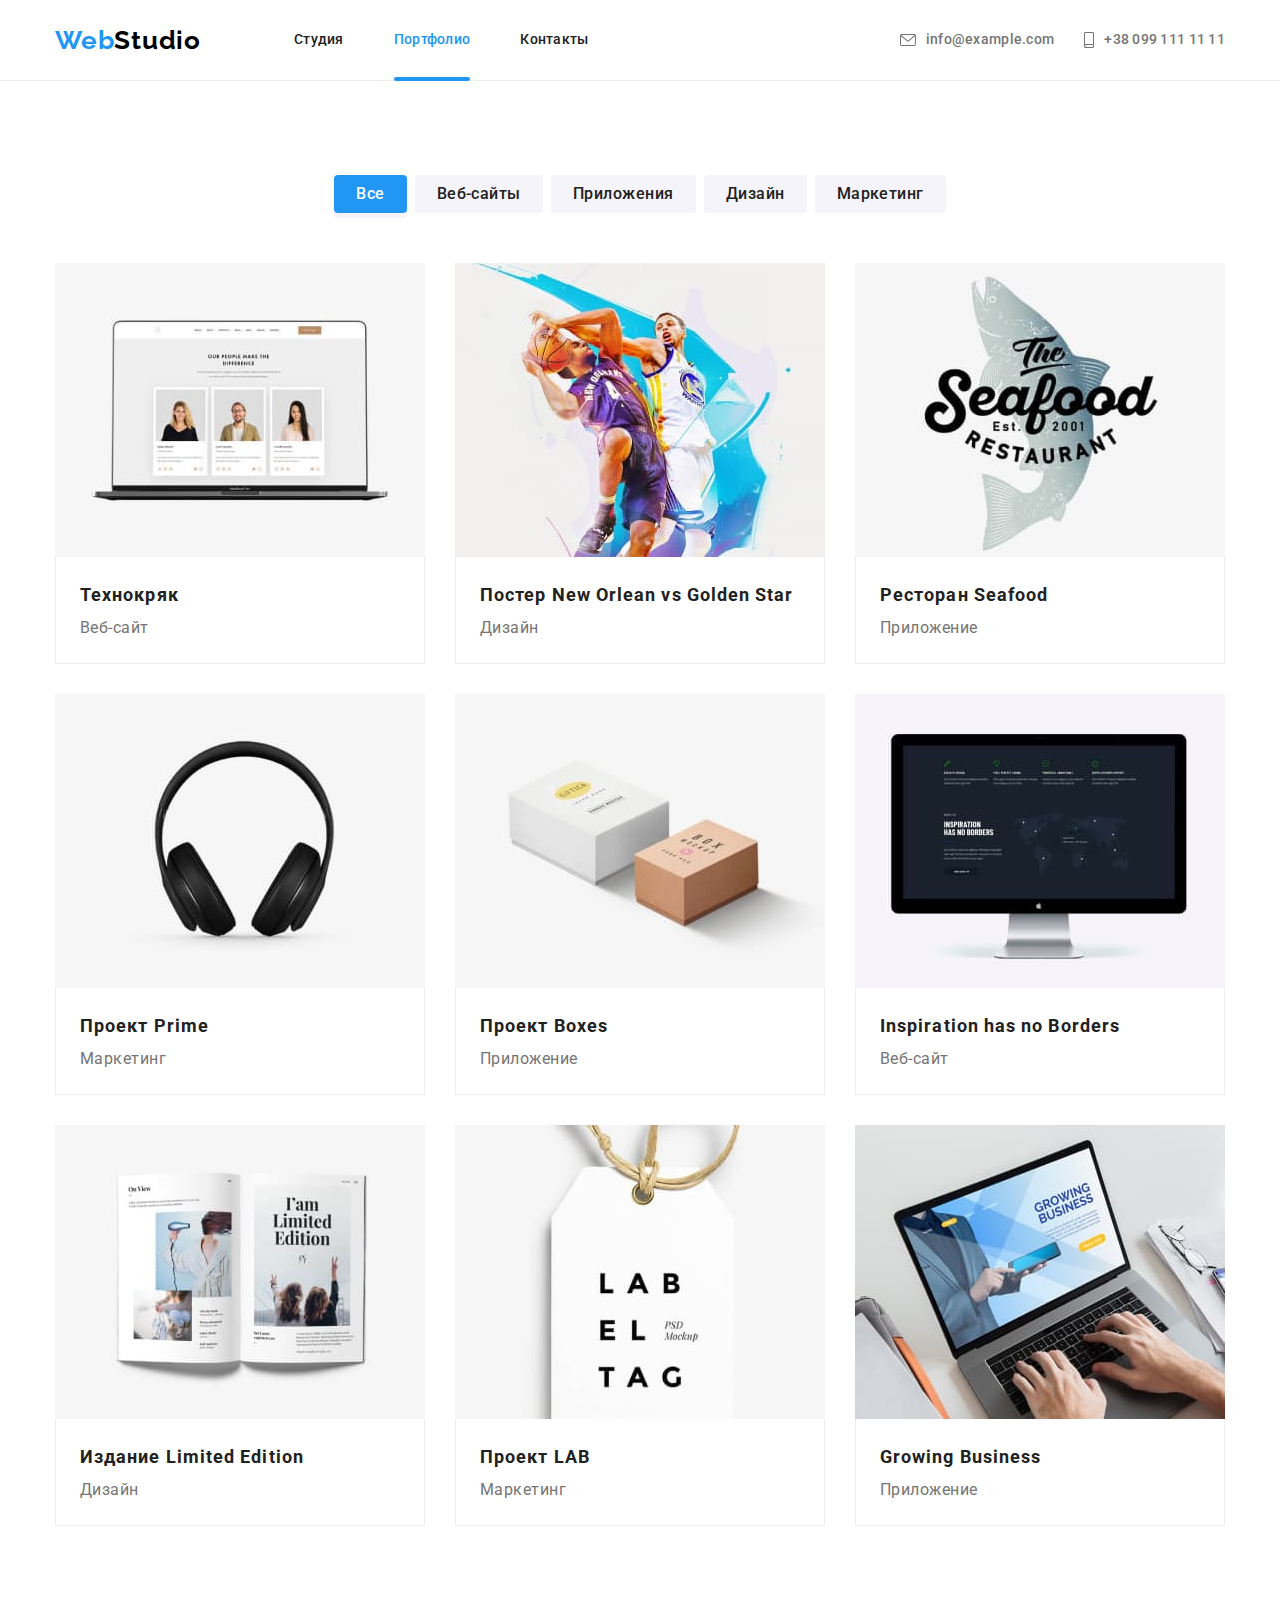
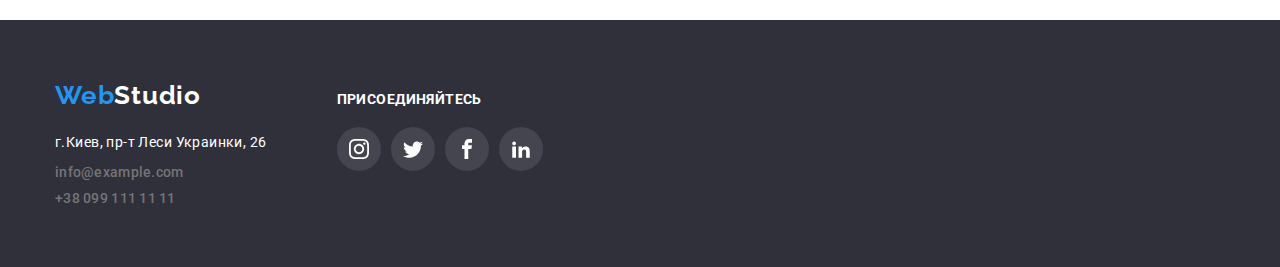
==== portfolio.html @ 29bf0936 "Add files via upload" ====
<!DOCTYPE html>
<html lang="ru">
<head>
    <meta charset="UTF-8">
    <meta http-equiv="X-UA-Compatible" content="IE=edge">
    <meta name="viewport" content="width=device-width, initial-scale=1.0">
    <title>Portfolio</title>
    <link rel = “preconnect” href = “https://fonts.gstatic.com”>
    <link rel="preconnect" href="https://fonts.googleapis.com">
    <link rel="preconnect" href="https://fonts.gstatic.com" crossorigin>
    <link href="https://fonts.googleapis.com/css2?family=Raleway:wght@700&family=Roboto:wght@400;500;700;900&display=swap"
        rel="stylesheet">
        <link rel="stylesheet" href="https://cdnjs.cloudflare.com/ajax/libs/modern-normalize/1.0.0/modern-normalize.min.css" />
    <link rel="stylesheet" href="./css/style.css">
</head>
<body>
    <header class="header">
        <div class="container header-line">
        <a href="./index.html" class="logo header-logo"><span class="logo-first">Web</span>Studio</a>
        <nav class="navigation">
            <ul class="header-list list">
                <li class="header-item"><a href="./index.html" class="header-link">Студия</a></li>
                <li class="header-item"><a href="" class="header-link current">Портфолио</a></li>
                <li class="header-item"><a href="#contacts" class="header-link">Контакты</a></li>
            </ul>
        </nav>
        <ul class="header-contacts list">
            <li class="contacts-item">
                <a href="mailto:info@example.com" class="contacts-mail contacts-link">
                    <svg class="header-icon" width="16" height="12">
                        <use href="./img/icons.svg#icon-envelope"></use>
                    </svg>info@example.com</a>
            </li>
            <li class="contacts-item">
                <a href="tel:+380991111111" class="contacts-tel contacts-link"><svg class="header-icon" width="10" height="16">
                        <use href="./img/icons.svg#icon-smartphone"></use>
                    </svg>+38 099 111 11 11</a>
            </li>
        </ul>
        </div>
    </header>
    <main>
        <section class="sort section">
            <div class="container">
                <h1 class="visually-hidden">hide</h1>
                <ul class="button-list list">
                    <li class="item-btn"><button class="button btn-current sort-btn">Все</button></li>
                    <li class="item-btn"><button class="button sort-btn">Веб-сайты</button></li>
                    <li class="item-btn"><button class="button sort-btn">Приложения</button></li>
                    <li class="item-btn"><button class="button sort-btn">Дизайн</button></li>
                    <li class="item-btn"><button class="button sort-btn">Маркетинг</button></li>
                </ul>
                <ul class="img-list list">
                    <li class="item-list">
                        <a class="item-list-link" href="#">
                            <div class="overley-sort">
                                <img src="./img/portfolio-tehnokriak.jpg" alt="экран ноутбука с web">
                                <p class="overlay-sort-text">Технокряк это современная площадка распространения коронавируса. Компании используют эту платформу для цифрового
                                шпионажа и атак на защищённые сервера конкурентов.</p>
                            </div>
                            <div class="border-bottom-text">
                                <h2 class="ourwork-img-title">Технокряк</h2>
                                <p class="ourwork-img-description">Веб-сайт</p>
                            </div>
                        </a>
                    </li>
                    <li class="item-list">
                        <a class="item-list-link" href="#">
                            <div class="overley-sort">
                                <img src="./img/portfolio-poster.jpg" alt="баскетбольная команда">
                                <p class="overlay-sort-text">Технокряк это современная площадка распространения коронавируса. Компании используют эту
                                    платформу для цифрового
                                    шпионажа и атак на защищённые сервера конкурентов.</p>
                            </div>
                            <div class="border-bottom-text">
                                <h2 class="ourwork-img-title">Постер <span lang="en">New Orlean vs Golden Star</span></h2>
                                <p class="ourwork-img-description">Дизайн</p>
                            </div>
                        </a>
                    </li>
                    <li class="item-list">
                        <a class="item-list-link" href="#">
                            <div class="overley-sort">
                                <img src="./img/portfolio-restoraunt.jpg" alt="плакат с рыбой">
                                <p class="overlay-sort-text">Технокряк это современная площадка распространения коронавируса. Компании используют эту
                                    платформу для цифрового
                                    шпионажа и атак на защищённые сервера конкурентов.</p>
                            </div>
                                <div class="border-bottom-text">
                                    <h2 class="ourwork-img-title">Ресторан <span lang="en">Seafood</span></h2>
                                    <p class="ourwork-img-description">Приложение</p>
                                </div>
                            </a>
                    </li>
                    <li class="item-list">
                        <a class="item-list-link" href="#">
                            <div class="overley-sort">
                            <img src="./img/portfolio-prime.jpg" alt="наушники">
                            <p class="overlay-sort-text">Технокряк это современная площадка распространения коронавируса. Компании используют эту
                                платформу для цифрового
                                шпионажа и атак на защищённые сервера конкурентов.</p>
                        </div>
                            <div class="border-bottom-text">
                                <h2 class="ourwork-img-title">Проект <span lang="en">Prime</span></h2>
                                <p class="ourwork-img-description">Маркетинг</p>
                            </div>
                        </a>
                    </li>
                    <li class="item-list">
                        <a class="item-list-link" href="#">
                            <div class="overley-sort">
                                <img src="./img/portfolio-boxes.jpg" alt="картонные коробки">
                                    <p class="overlay-sort-text">Технокряк это современная площадка распространения коронавируса. Компании используют эту
                                        платформу для цифрового
                                        шпионажа и атак на защищённые сервера конкурентов.</p>
                            </div>
                            <div class="border-bottom-text">
                                <h2 class="ourwork-img-title">Проект <span lang="en">Boxes</span></h2>
                                <p class="ourwork-img-description">Приложение</p>
                            </div>
                        </a>
                    </li>
                    <li class="item-list">
                        <a class="item-list-link" href="#">
                            <div class="overley-sort">
                                <img src="./img/portfolio-no-borders.jpg" alt="чорный монитор">
                                    <p class="overlay-sort-text">Технокряк это современная площадка распространения коронавируса. Компании используют эту
                                        платформу для цифрового
                                        шпионажа и атак на защищённые сервера конкурентов.</p>
                            </div>
                            <div class="border-bottom-text">
                                <h2 class="ourwork-img-title" lang="en">Inspiration has no Borders</h2>
                                <p class="ourwork-img-description">Веб-сайт</p>
                            </div>
                        </a>
                    </li>
                    <li class="item-list">
                        <a class="item-list-link" href="#">
                            <div class="overley-sort">
                                <img src="./img/portfolio-le.jpg" alt="развернутая книга">
                                    <p class="overlay-sort-text">Технокряк это современная площадка распространения коронавируса. Компании используют эту
                                        платформу для цифрового
                                        шпионажа и атак на защищённые сервера конкурентов.</p>
                            </div>
                            <div class="border-bottom-text">
                                <h2 class="ourwork-img-title">Издание <span lang="en">Limited Edition</span></h2>
                                <p class="ourwork-img-description">Дизайн</p>
                            </div>
                        </a>
                    </li>
                    <li class="item-list">
                        <a class="item-list-link" href="#">
                            <div class="overley-sort">
                                <img src="./img/portfolio-lab.jpg" alt="бирка с надписью lab">
                                    <p class="overlay-sort-text">Технокряк это современная площадка распространения коронавируса. Компании используют эту
                                        платформу для цифрового
                                        шпионажа и атак на защищённые сервера конкурентов.</p>
                            </div>
                            <div class="border-bottom-text">
                                <h2 class="ourwork-img-title">Проект <span lang="en">LAB</span></h2>
                                <p class="ourwork-img-description">Маркетинг</p>
                            </div>
                        </a>
                    </li>
                    <li class="item-list">
                        <a class="item-list-link" href="#">
                            <div class="overley-sort">
                                <img src="./img/portfolio-growing-bsns.jpg" alt="руки на клавиатуре ноутбука">
                                    <p class="overlay-sort-text">Технокряк это современная площадка распространения коронавируса. Компании используют эту
                                        платформу для цифрового
                                        шпионажа и атак на защищённые сервера конкурентов.</p>
                            </div>
                            <div class="border-bottom-text">
                                <h2 class="ourwork-img-title" lang="en">Growing Business</h2>
                                <p class="ourwork-img-description">Приложение</p>
                            </div>
                        </a>
                    </li>
            </ul>
            </div>
        </section>
    </main>
    <footer class="footer">
        <div class="container footer-list">
            <div class="footer-link">
                <ul class="footer-link-list list">
                    <li class="logo">
                        <a href="#" class="footer-logo"><span class="logo-first">Web</span>Studio</a>
                    </li>
                    <li>
                        <address id="contacts" class="footer-contacts">
                            <ul class="footer-contacts-list list">
                                <li class="contacts-list"><a href="#" class="footer-address">г.Киев, пр-т Леси Украинки,
                                        26</a></li>
                                <li class="contacts-list"><a href="mailto:info@example.com"
                                        class="footer-contacts-mail contacts-link">info@example.com</a>
                                </li>
                                <li class="contacts-list"><a href="tel:+380991111111"
                                        class="footer-contacts-tel contacts-link">+38 099 111 11
                                        11</a></li>
                            </ul>
                        </address>
                    </li>
                </ul>
            </div>
            <div class="social-list list">
                <p class="footer-social-name">присоединяйтесь</p>
                <ul class="social-icon-list">
                    <li class="member-social-icon">
                        <a href="#" class="footer-social-link">
                            <svg class="social-icon" width="20" height="20">
                                <use href="./img/icons.svg#icon-instagram"></use>
                            </svg>
                        </a>
                    </li>
                    <li class="member-social-icon">
                        <a href="#" class="footer-social-link">
                            <svg class="social-icon" width="20" height="20">
                                <use href="./img/icons.svg#icon-twitter"></use>
                            </svg>
                        </a>
                    </li>
                    <li class="member-social-icon">
                        <a href="#" class="footer-social-link">
                            <svg class="social-icon" width="20" height="20">
                                <use href="./img/icons.svg#icon-facebook"></use>
                            </svg>
                        </a>
                    </li>
                    <li class="member-social-icon">
                        <a href="#" class="footer-social-link">
                            <svg class="social-icon" width="20" height="20">
                                <use href="./img/icons.svg#icon-linkedin2"></use>
                            </svg>
                        </a>
                    </li>
                </ul>
            </div>
        </div>
    </footer>
</body>
</html>
---- css/style.css ----
:root {
    --hero-btntxt-color: #ffffff;
    --hero-btnbkg-color: #2196f3;
    --button-color: #212121;
    --accent-color: #2196f3;
    --title-color: #212121;
    --text-color: #757575;
    --img-title-color: #212121;
    --team-background: #f5f4fa;
    --team-item-background: #ffffff;
    --border-item-color: #201212;
}
p,
h1,
h2,
h3,
h4,
h5,
h6 {
    margin: 0;
}
ul {
    margin: 0;
    padding: 0;
}
img {
    display: block;
}
/*-- Разметка главной страницы --*/
body {
    background-color: white;
    font-family: "Roboto", sans-serif;
    color: #212121;
}
/*-- Палитра --*/
/*-- header btn color #212121 --*/
/*-- accent #2196F3 --*/
/*-- feature title color #212121 --*/
/*-- feature text color #757575 --*/
/*-- name member color #212121 --*/
/*-- career member color #757575 --*/

.list {
    list-style: none;
}
.container {
    width: 1200px;
    padding-left: 15px;
    padding-right: 15px;
    margin: 0 auto;
}
.section {
    padding-bottom: 94px;
    padding-top: 94px;
}
.logo {
    font-family: "Raleway", sans-serif;
    font-weight: 700;
    font-size: 26px;
    line-height: 1.19;
    letter-spacing: 0.03em;
    color: #000000;
    text-decoration: none;
}
.logo-first {
    font-family: "Raleway", sans-serif;
    font-weight: 700;
    font-size: 26px;
    line-height: 1.19;
    letter-spacing: 0.03em;
    color: #2196f3;
}

/*-- ШАПКА header --*/
.header {
    border-top: 1px #ffffff;
    border-bottom: 1px solid #ececec;
}
.header-logo {
    padding: 24px 0;
}
.header-line {
    display: flex;
    align-items: center;
}

.header-link::after {
    content: "";
    display: block;
    position: absolute;
    width: 100%;
    height: 4px;
    border-radius: 2px;
    bottom: -1px;
    left: 0;
    transition-duration: 250ms;
    transition-property: background-color;
    transition-timing-function: cubic-bezier(0.4, 0, 0.2, 1);
}

.header-link:hover::after,
.header-link:focus::after {
    background-color: var(--accent-color);
}

.current::after {
    position: absolute;
    content: "";
    width: 100%;
    height: 4px;
    border-radius: 2px;
    bottom: -1px;
    left: 0;
    background-color: var(--accent-color);
}
.header-link {
    position: relative;
    display: block;
    padding-top: 32px;
    padding-bottom: 32px;
    font-weight: 500;
    font-size: 14px;
    line-height: 1.14;
    letter-spacing: 0.02em;
    color: var(--button-color);
    text-decoration: none;
    transition-duration: 250ms;
    transition-property: color;
    transition-timing-function: cubic-bezier(0.4, 0, 0.2, 1);
}

.header-link:hover,
.header-link:focus,
.contacts-link:hover,
.contacts-link:focus {
    color: var(--accent-color);
}

.contacts-item:hover .header-icon {
    fill: var(--accent-color);
}
.header-list .header-link.current {
    color: var(--accent-color);
}
.header-list {
    display: flex;
}
.navigation {
    margin-left: 93px;
}

.header-icon {
    fill: currentColor;
}
.header-list .header-item + .header-item {
    margin-left: 50px;
}
.header-contacts {
    display: flex;
    margin-left: auto;
    align-items: center;
}
.contacts-link {
    display: flex;
    align-items: center;
    font-weight: 500;
    font-size: 14px;
    line-height: 1.14;
    letter-spacing: 0.02em;
    color: var(--text-color);
    text-decoration: none;
    color: #757575;
}

.header-contacts .contacts-item + .contacts-item {
    margin-left: 30px;
}

.header-icon {
    margin-right: 10px;
}

.contacts-mail,
.contacts-tel {
    padding-top: 32px;
    padding-bottom: 32px;
}

/*-- HERO ILUSTRATION --*/

.hero {
    background-color: #2f303a;
    padding-top: 200px;
    padding-bottom: 200px;
    background-image: linear-gradient(
            rgba(47, 48, 58, 0.4),
            rgba(47, 48, 58, 0.4)
        ),
        url(../img/hero-image.jpg);
    background-repeat: no-repeat;
    background-position: center;
    background-size: cover;
    max-width: 1600px;
    margin: 0 auto;
}
.hero-name {
    font-weight: 900;
    font-size: 44px;
    line-height: 1.36;
    text-align: center;
    letter-spacing: 0.06em;
    text-transform: uppercase;
    color: #ffffff;
}
.hero-btn {
    display: block;
    width: 200px;
    height: 50px;
    font-family: inherit;
    font-weight: 700;
    font-size: 16px;
    line-height: 1.87;
    align-items: center;
    text-align: center;
    letter-spacing: 0.06em;
    color: var(--hero-btntxt-color);
    background: var(--hero-btnbkg-color);
    margin: 30px auto auto;
    border-radius: 4px;
    border: none;
}
/*-- Офрмление МОДАЛЬНОГО окна --*/
.modal-backdrop {
    position: fixed;
    z-index: 1;
    top: 0;
    left: 0;
    width: 100%;
    height: 100%;
    background-color: rgba(0, 0, 0, 0.2);
    transition: opacity 500ms;
}
/* .modal-backdrop.is-hidden .modal-window {
    transform: translate(-100px, 50px);
} */
.modal-backdrop.is-hidden {
    opacity: 0;
    pointer-events: none;
}
.modal-window {
    position: absolute;
    z-index: 2;
    top: 50%;
    left: 50%;
    transform: translate(-50%, -50%);
    width: 528px;
    height: 581px;
    background: #ffffff;
    padding: 40px;
    box-shadow: 0px 1px 3px rgba(0, 0, 0, 0.12), 0px 1px 1px rgba(0, 0, 0, 0.14),
        0px 2px 1px rgba(0, 0, 0, 0.2);
    border-radius: 4px;
}
.modal-name {
    font-weight: 700;
    font-size: 20px;
    line-height: 23px;
    text-align: center;
    letter-spacing: 0.03em;
    color: var(--title-color);
    margin-bottom: 12px;
}
.button-modal-close {
    position: absolute;
    top: 8px;
    right: 8px;
    width: 30px;
    height: 30px;
    align-items: center;
    justify-content: center;
    display: flex;
    border-radius: 50%;
    background: #ffffff;
    border: 1px solid rgba(0, 0, 0, 0.1);
}
.button-modal-close:hover {
    color: var(--accent-color);
}
.modal-close {
    fill: currentColor;
}
.title-input-window {
    font-size: 12px;
    line-height: 14px;
    letter-spacing: 0.01em;
    color: var(--text-color);
}
.modal-input-line {
    position: relative;
}
.modal-line-icon {
    position: absolute;
    top: -2px;
    left: 12px;
}
.check-box {
    width: 425px;
    height: 24px;
    font-size: 14px;
    line-height: 1.71;
    letter-spacing: 0.03em;
    /* margin-top: 20px; */
    color: var(--text-color);
}
.check-box-second {
    font-size: 14px;
    line-height: 1.71;
    letter-spacing: 0.03em;
    /* text-decoration: underline; */
    color: var(--accent-color);
}
.modal-input {
    width: 448px;
    height: 40px;
    outline: none;
    padding: 11px 12px;
    margin-bottom: 10px;
    border-radius: 4px;
    padding-left: 42px;
}
.modal-text {
    width: 100%;
    height: 120px;

    padding: 12px 16px;
    border-radius: 4px;
    margin-bottom: 20px;
    resize: none;
}
.form-button {
    width: 200px;
    height: 50px;
    border-radius: 4px;
    border-color: transparent;
    margin: 30px auto auto;
    color: var(--hero-btntxt-color);
    background-color: var(--hero-btnbkg-color);
    box-shadow: 0px 4px 4px rgba(0, 0, 0, 0.15);
}

/*-------Features--------*/

.features {
    margin-top: 0;
    padding-top: 94px;
}
.features-list {
    display: flex;
    flex-wrap: wrap;
}
.feature-item-icon {
    display: flex;
    width: 270px;
    height: 120px;
    background-color: #f5f4fa;
    margin-bottom: 30px;
    align-items: center;
    justify-content: center;
}
.feature-icon {
    width: 70px;
    height: 70px;
}
.features-item + .features-item {
    margin-left: 30px;
}
.features-list .features-item {
    width: 270px;
}
.features-list-name {
    font-weight: 700;
    font-size: 14px;
    line-height: 1.14;
    letter-spacing: 0.03em;
    text-transform: uppercase;
    color: var(--img-title-color);
    margin-bottom: 10px;
}
.features-list-text {
    font-weight: normal;
    font-size: 14px;
    line-height: 1.71;
    letter-spacing: 0.03em;
    color: var(--text-color);
}

/*----------OUR WORK -------*/

.work-pics {
    margin-top: 0;
    padding-bottom: 94px;
}
.work-pics-title {
    margin-bottom: 50px;
}
.work-pics-list {
    display: flex;
    width: 370px;
}
.work-pics-item + .work-pics-item {
    margin-left: 30px;
}
.overlay-work-pics {
    position: relative;
}
.overlay-work-text {
    font-weight: 700;
    font-size: 14px;
    line-height: 16px;
    letter-spacing: 0.03em;
    text-transform: uppercase;
    display: flex;
    justify-content: center;
    align-items: center;
    color: #ffffff;
    position: absolute;
    width: 100%;
    height: 70px;
    bottom: 0;
    background: rgba(47, 48, 58, 0.8);
}
/*-------OUR TEAM -------*/
.team {
    margin-top: 0;
    background-color: var(--team-background);
    border-color: tomato;
}
.team-title {
    margin-bottom: 50px;
}
.section-title {
    font-weight: 700;
    font-size: 36px;
    line-height: 1.16;
    text-align: center;
    letter-spacing: 0.03em;
    color: var(--title-color);
}
.team-list {
    display: flex;
    margin-left: -30px;
}

.team-item {
    width: calc(100% / 4 - 30px);
    margin-left: 30px;
    background-color: var(--team-item-background);
}
.team-item-undertitle {
    padding: 30px 32px;
    box-shadow: 0px 1px 3px rgba(0, 0, 0, 0.12), 0px 1px 1px rgba(0, 0, 0, 0.14),
        0px 2px 1px rgba(0, 0, 0, 0.2);
    border-radius: 0px 0px 4px 4px;
}
.team-item-member {
    font-weight: 500;
    font-size: 16px;
    line-height: calc(19 / 16);
    text-align: center;
    letter-spacing: 0.03em;
    color: var(--img-title-color);
    margin-bottom: 10px;
}
.team-member-title {
    font-weight: normal;
    font-size: 16px;
    line-height: calc(19 / 16);
    text-align: center;
    letter-spacing: 0.03em;
    color: var(--text-color);
    margin-bottom: 16px;
}
.social-icon-list {
    list-style: none;
    display: flex;
    justify-content: center;
}

.social-icon {
    fill: currentColor;
}
.member-social-link {
    width: 44px;
    height: 44px;
    border-radius: 50%;
    display: flex;
    align-items: center;
    justify-content: center;
    color: #afb1b8;
    transition-duration: 250ms;
    transition-property: background-color, color;
    transition-timing-function: cubic-bezier(0.4, 0, 0.2, 1);
}

.member-social-link:hover,
.member-social-link:focus {
    color: #ffffff;
    background-color: var(--accent-color);
}

/* Clients */

.clients-list {
    display: flex;
}
.clients-item + .clients-item {
    margin-left: 30px;
}
.clients-list-name {
    font-weight: 700;
    font-size: 36px;
    line-height: 42px;
    text-align: center;
    letter-spacing: 0.03em;
    color: var(--img-title-color);
    margin-bottom: 50px;
}
.clients-item-link {
    color: #afb1b8;
    width: 170px;
    height: 92px;
    border: 1px solid #afb1b8;
    border-radius: 4px;
    display: flex;
    align-items: center;
    justify-content: center;
    cursor: pointer;
    transition-duration: 250ms;
    transition-property: color, border-color;
    transition-timing-function: cubic-bezier(0.4, 0, 0.2, 1);
}

.clients-item-icon {
    fill: currentColor;
}
.clients-item-link:hover,
.clients-item-link:focus {
    border-color: var(--accent-color);
    color: var(--accent-color);
}

/*--  Footer --*/

.footer {
    padding-top: 60px;
    padding-bottom: 60px;
    background-color: #2f303a;
}

.footer-list {
    display: flex;
    align-items: baseline;
    /* flex-direction: row; */
}
.footer-logo {
    font-family: Raleway;
    font-weight: 700;
    font-size: 26px;
    line-height: calc(31 / 26);
    letter-spacing: 0.03em;
    color: #ffffff;
    text-decoration: none;
    display: block;
    margin-bottom: 20px;
}

.contacts-list {
    text-decoration: none;
}

.footer-address {
    font-style: normal;
    font-weight: normal;
    font-size: 14px;
    line-height: 1.71;
    letter-spacing: 0.03em;
    color: #ffffff;
    text-decoration: none;
    transition-duration: 250ms;
    transition-property: color;
    transition-timing-function: cubic-bezier(0.4, 0, 0.2, 1);
}
.footer-contacts {
    font-style: normal;
}
.contacts-link {
    transition-duration: 250ms;
    transition-property: color;
    transition-timing-function: cubic-bezier(0.4, 0, 0.2, 1);
}
.contacts-list:not(:last-child) {
    margin-bottom: 10px;
}
.contacts-list:hover,
.contacts-list:focus,
.footer-address:hover,
.footer-address:focus {
    color: var(--accent-color);
}
.footer-link {
    font-size: 14px;
    line-height: 1.71;
    color: rgba(255, 255, 255, 0.6);
    text-decoration: none;
}
.social-list {
    margin-left: 70px;
}
.footer-social-name {
    font-weight: 700;
    font-size: 14px;
    line-height: calc(16 / 14);
    letter-spacing: 0.03em;
    text-transform: uppercase;
    color: #ffffff;
    margin-bottom: 20px;
}

.footer-social-link {
    width: 44px;
    height: 44px;
    border-radius: 50%;
    background-color: rgba(255, 255, 255, 0.1);
    display: flex;
    align-items: center;
    justify-content: center;
    color: #ffffff;
    transition-duration: 250ms;
    transition-property: background-color;
    transition-timing-function: cubic-bezier(0.4, 0, 0.2, 1);
}

.member-social-icon + .member-social-icon {
    margin-left: 10px;
}
.footer-social-link:hover,
.footer-social-link:focus {
    background-color: var(--accent-color);
}
.footer-social-link:hover .social-icon,
.footer-social-link:focus .social-icon {
    fill: #ffffff;
}

/*-- Разметка страницы Portfolio --*/

.button-list {
    display: flex;
    justify-content: center;
    margin-bottom: 50px;
}
.button-list .item-btn + .item-btn {
    margin-left: 8px;
}
.button {
    padding: 6px 22px;
    font-family: inherit;
    font-weight: 500;
    font-size: 16px;
    line-height: 1.62;
    letter-spacing: 0.03em;
    color: #212121;
    text-decoration: none;
    background-color: #f5f4fa;
    border-radius: 4px;
    border: none;
    transition-duration: 250ms;
    transition-property: background-color, color, box-shadow;
    transition-timing-function: cubic-bezier(0.4, 0, 0.2, 1);
}
.button:hover,
.button:focus,
.button-list .button.btn-current {
    background-color: var(--accent-color);
    color: #ffffff;
    box-shadow: 0 5px 0 #f5f4fa;
}
.sort-btn {
    cursor: pointer;
}
.ourwork-img-title {
    font-weight: 700;
    font-size: 18px;
    line-height: 2;
    letter-spacing: 0.06em;
    color: var(--img-title-color);
}
.ourwork-img-description {
    font-size: 16px;
    line-height: calc(30 / 16);
    letter-spacing: 0.03em;
    color: var(--text-color);
}
.visually-hidden {
    position: absolute;
    clip: rect(0 0 0 0);
    width: 1px;
    height: 1px;
    margin: -1px;
}
.img-list {
    display: flex;
    flex-wrap: wrap;
    margin-left: -30px;
    margin-top: -30px;
}
.item-list {
    width: calc(100% / 3 - 30px);
    margin-left: 30px;
    margin-top: 30px;
    transition-duration: 250ms;
    transition-property: box-shadow;
    transition-timing-function: cubic-bezier(0.4, 0, 0.2, 1);
}
.item-list-link {
    text-decoration: none;
}

.item-list:hover,
.item-list:focus-within {
    box-shadow: 5px 10px 10px rgba(0, 0, 0, 0.12);
}
.border-bottom-text {
    border-bottom: 1px solid #eeeeee;
    border-right: 1px solid #eeeeee;
    border-left: 1px solid #eeeeee;
    padding: 20px 24px;
}
.overley-sort {
    position: relative;
    overflow: hidden;
}
.overlay-sort-text {
    position: absolute;
    padding: 63px 24px;
    width: 100%;
    height: 100%;
    left: 0px;
    top: 0px;
    font-size: 18px;
    line-height: 1.56;
    letter-spacing: 0.03em;
    color: #ffffff;
    background: rgba(33, 150, 243, 0.9);
    /* opacity: 0; */
    transform: translateY(101%);
    transition: transform 250ms cubic-bezier(0.4, 0, 0.2, 1);
}
.item-list:hover .overlay-sort-text,
.item-list:focus-within .overlay-sort-text {
    /* opacity: 1; */
    transform: translateY(0);
}
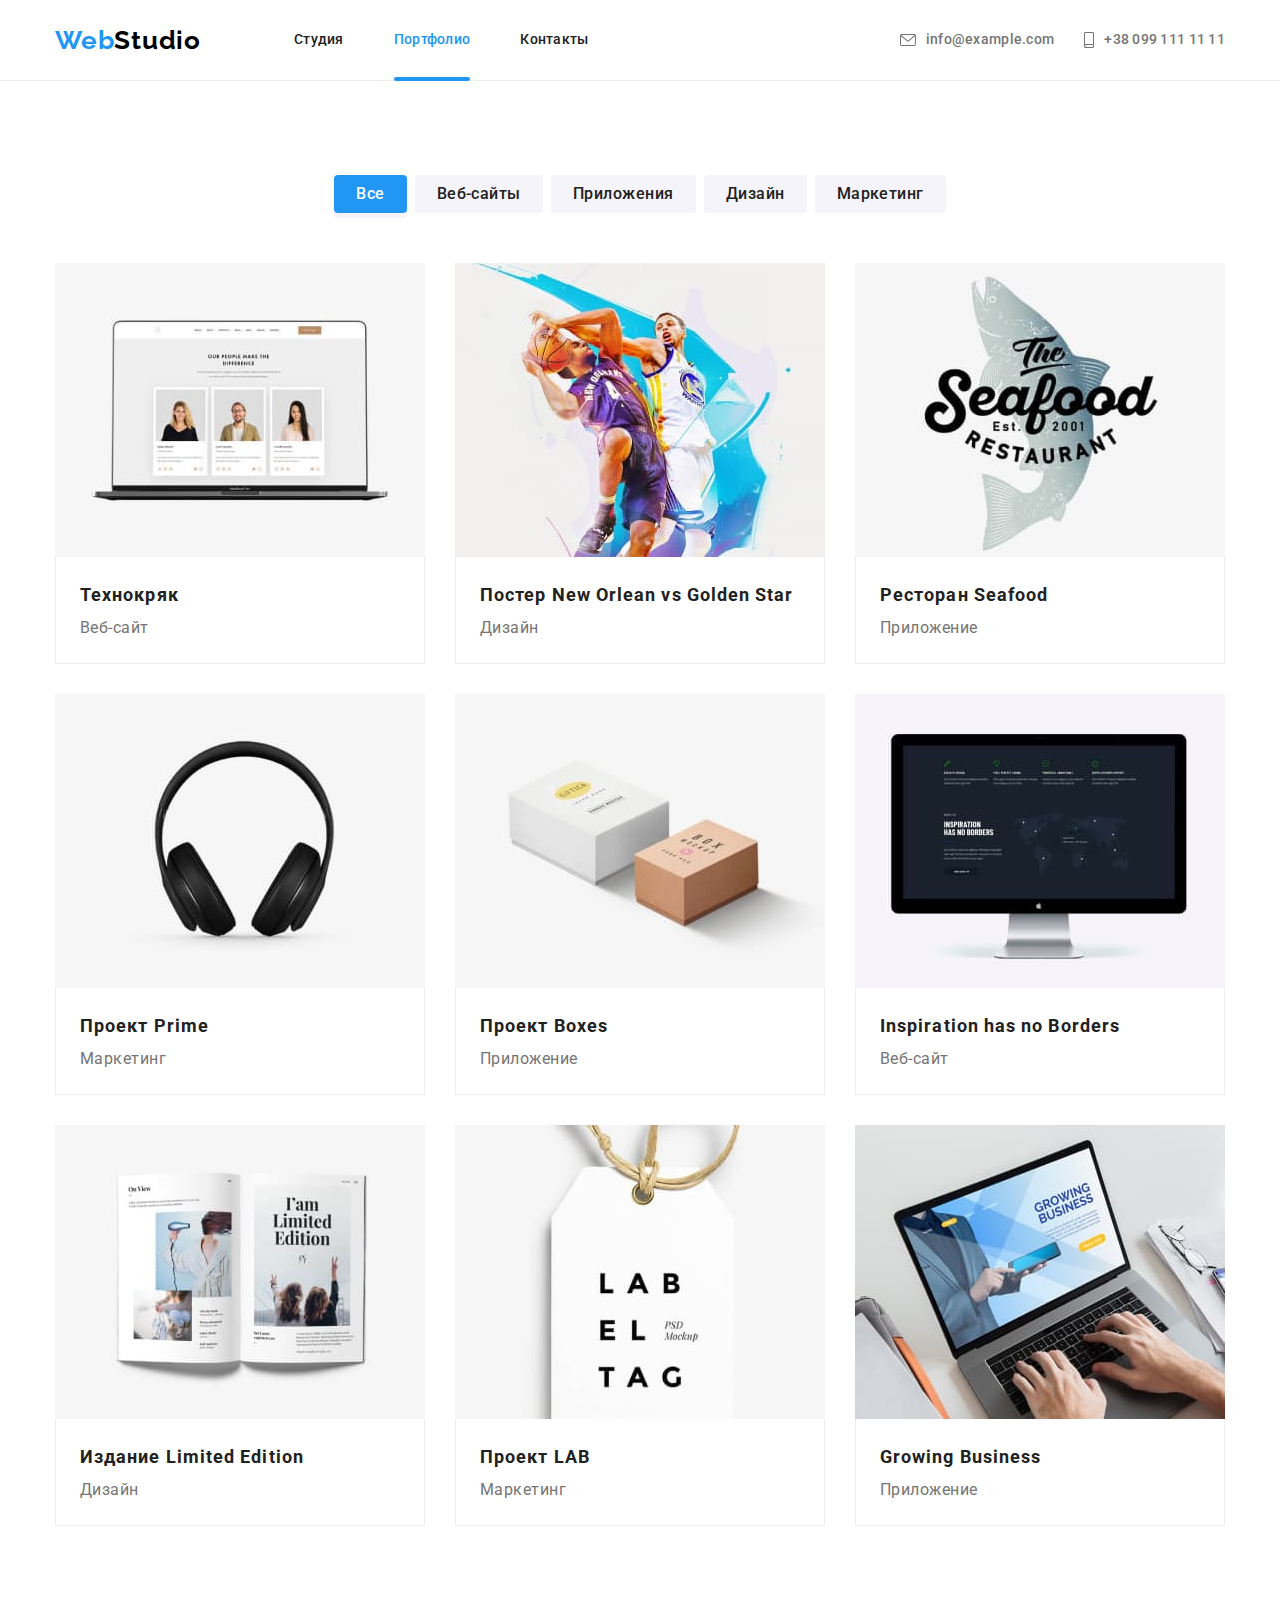
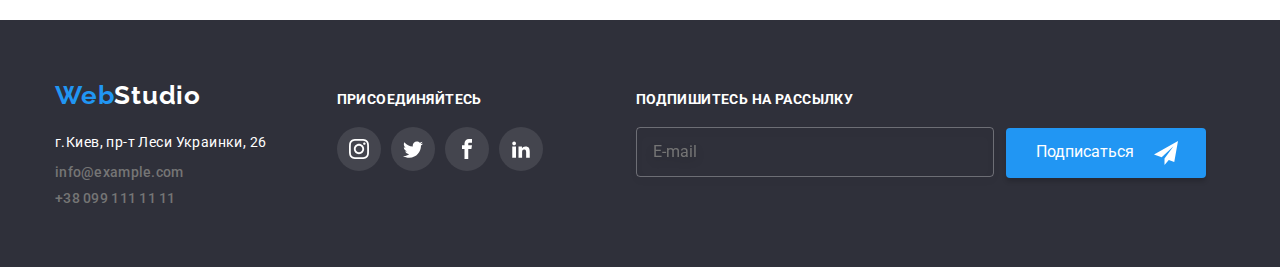
==== commit 875e07a5: "Add files via upload" ====
--- a/portfolio.html
+++ b/portfolio.html
@@ -236,6 +236,22 @@
                     </li>
                 </ul>
             </div>
+            <div class="subscription-news">
+                <p class="footer-social-name">подпишитесь на рассылку</p>
+                <form class="subscription-form">
+                    <label class="footer-input-mail" for="user-mail"></label>
+                    <div class="footer-mail">
+                        <input class="footer-input" name="user-mail" type="email" id="user-mail" placeholder="E-mail">
+                    </div>
+                    <div class="footer-submit-button">
+                        <button class="submit-button form-button" type="submit">Подписаться
+                            <svg class="submit-icon" width="24" height="24">
+                                <use href="./img/icons.svg#icon-send"></use>
+                            </svg>
+                        </button>
+                    </div>
+                </form>
+            </div>
         </div>
     </footer>
 </body>
--- a/css/style.css
+++ b/css/style.css
@@ -53,6 +53,14 @@
     padding-bottom: 94px;
     padding-top: 94px;
 }
+.visually-hidden {
+    position: absolute;
+    clip: rect(0 0 0 0);
+    width: 1px;
+    height: 1px;
+    margin: -1px;
+}
+
 .logo {
     font-family: "Raleway", sans-serif;
     font-weight: 700;
@@ -289,53 +297,108 @@
 .modal-close {
     fill: currentColor;
 }
+.input-icon {
+    position: relative;
+}
 .title-input-window {
     font-size: 12px;
-    line-height: 14px;
+    line-height: calc(14 / 12);
     letter-spacing: 0.01em;
     color: var(--text-color);
+    display: block;
+    margin-bottom: 4px;
 }
 .modal-input-line {
-    position: relative;
+    margin-bottom: 10px;
 }
 .modal-line-icon {
     position: absolute;
-    top: -2px;
     left: 12px;
-}
+    top: 50%;
+    transform: translateY(-50%);
+    fill: var(--img-title-color);
+    transition-delay: 250ms;
+    transition-property: color;
+    transition: cubic-bezier(0.175, 0.885, 0.32, 1.275);
+    color: var(--accent-color);
+}
+.modal-line-icon:focus {
+    fill: currentColor;
+}
+
 .check-box {
-    width: 425px;
+    width: 100%;
     height: 24px;
     font-size: 14px;
     line-height: 1.71;
     letter-spacing: 0.03em;
-    /* margin-top: 20px; */
     color: var(--text-color);
-}
+    display: flex;
+    align-items: center;
+}
+.check-box span {
+    width: 16px;
+    height: 15px;
+    border: 2px solid var(--border-item-color);
+    border-radius: 2px;
+    align-items: center;
+    justify-content: center;
+    display: flex;
+    margin-right: 5px;
+}
+
 .check-box-second {
     font-size: 14px;
     line-height: 1.71;
     letter-spacing: 0.03em;
-    /* text-decoration: underline; */
     color: var(--accent-color);
 }
+/* .check-form {
+    appearance: none;
+    -webkit-appearance: none;
+} */
+.checkbox-icon {
+    fill: transparent;
+}
+.check-form:checked + .check-box > span {
+    background-color: var(--accent-color);
+    border: none;
+}
+.check-form:checked + .check-box .checkbox-icon {
+    fill: var(--hero-btntxt-color);
+}
 .modal-input {
-    width: 448px;
+    width: 100%;
     height: 40px;
     outline: none;
     padding: 11px 12px;
-    margin-bottom: 10px;
+    border: 1px solid rgba(33, 33, 33, 0.2);
     border-radius: 4px;
     padding-left: 42px;
 }
-.modal-text {
+.modal-input:focus {
+    border-color: var(--accent-color);
+}
+.modal-input:focus + .modal-line-icon {
+    fill: var(--accent-color);
+}
+
+.comment {
     width: 100%;
     height: 120px;
-
+    font-size: 14px;
+    line-height: 1.14;
+    letter-spacing: 0.01em;
+    color: rgba(117, 117, 117, 0.5);
+    border: 1px solid rgba(33, 33, 33, 0.2);
     padding: 12px 16px;
     border-radius: 4px;
     margin-bottom: 20px;
     resize: none;
+    outline: none;
+}
+.comment:focus {
+    border-color: var(--accent-color);
 }
 .form-button {
     width: 200px;
@@ -651,7 +714,42 @@
 .footer-social-link:focus .social-icon {
     fill: #ffffff;
 }
-
+.subscription-news {
+    margin-left: 93px;
+}
+.subscription-form {
+    display: flex;
+    align-items: baseline;
+}
+.footer-submit-button {
+    /* display: flex; */
+    position: relative;
+    margin-left: 12px;
+    /* align-items: center; */
+    /* justify-content: center; */
+}
+.submit-button {
+    padding-left: 28px;
+    display: flex;
+    align-items: center;
+    margin-top: 0;
+}
+.footer-input {
+    width: 358px;
+    height: 50px;
+    outline: none;
+    border: 1px solid rgba(255, 255, 255, 0.3);
+    filter: drop-shadow(0px 4px 4px rgba(0, 0, 0, 0.15));
+    border-radius: 4px;
+    background-color: transparent;
+    color: var(--hero-btntxt-color);
+    padding: 15px 16px;
+}
+.submit-icon {
+    position: absolute;
+    right: 28px;
+    fill: var(--hero-btntxt-color);
+}
 /*-- Разметка страницы Portfolio --*/
 
 .button-list {
@@ -701,13 +799,7 @@
     letter-spacing: 0.03em;
     color: var(--text-color);
 }
-.visually-hidden {
-    position: absolute;
-    clip: rect(0 0 0 0);
-    width: 1px;
-    height: 1px;
-    margin: -1px;
-}
+
 .img-list {
     display: flex;
     flex-wrap: wrap;
